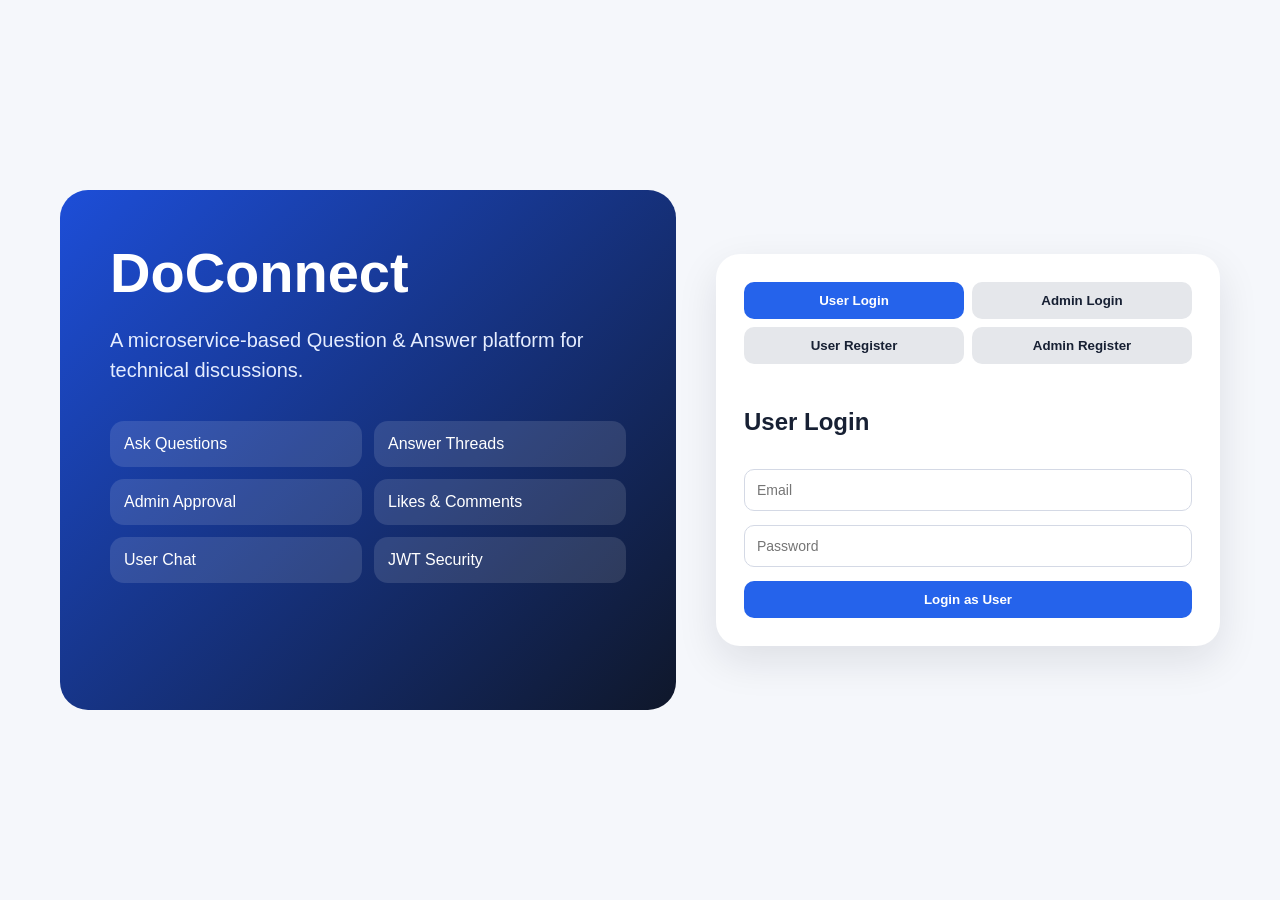
==== index.html @ 330a071f "initial commit for the frontend" ====
<!DOCTYPE html>
<html lang="en">
<head>
  <meta charset="UTF-8" />
  <meta name="viewport" content="width=device-width, initial-scale=1.0" />
  <title>DoConnect | Login</title>
  <link rel="stylesheet" href="styles.css" />
</head>
<body>
  <main class="auth-page">
    <section class="hero">
      <h1>DoConnect</h1>
      <p>A microservice-based Question & Answer platform for technical discussions.</p>
      <div class="feature-grid">
        <span>Ask Questions</span>
        <span>Answer Threads</span>
        <span>Admin Approval</span>
        <span>Likes & Comments</span>
        <span>User Chat</span>
        <span>JWT Security</span>
      </div>
    </section>

    <section class="auth-card">
      <div class="tabs">
        <button class="tab active" data-target="user-login">User Login</button>
        <button class="tab" data-target="admin-login">Admin Login</button>
        <button class="tab" data-target="user-register">User Register</button>
        <button class="tab" data-target="admin-register">Admin Register</button>
      </div>

      <form id="user-login" class="auth-form active">
        <h2>User Login</h2>
        <input id="userLoginEmail" type="email" placeholder="Email" required />
        <input id="userLoginPassword" type="password" placeholder="Password" required />
        <button type="submit">Login as User</button>
      </form>

      <form id="admin-login" class="auth-form">
        <h2>Admin Login</h2>
        <input id="adminLoginEmail" type="email" placeholder="Email" required />
        <input id="adminLoginPassword" type="password" placeholder="Password" required />
        <button type="submit">Login as Admin</button>
      </form>

      <form id="user-register" class="auth-form">
        <h2>User Register</h2>
        <input id="userRegisterName" type="text" placeholder="Name" required />
        <input id="userRegisterEmail" type="email" placeholder="Email" required />
        <input id="userRegisterPassword" type="password" placeholder="Password" required />
        <button type="submit">Register User</button>
      </form>

      <form id="admin-register" class="auth-form">
        <h2>Admin Register</h2>
        <input id="adminRegisterName" type="text" placeholder="Name" required />
        <input id="adminRegisterEmail" type="email" placeholder="Email" required />
        <input id="adminRegisterPassword" type="password" placeholder="Password" required />
        <button type="submit">Register Admin</button>
      </form>

      <div id="message" class="message"></div>
    </section>
  </main>

  <script src="js/api.js"></script>
  <script src="js/auth.js"></script>
</body>
</html>
---- styles.css ----
* {
  box-sizing: border-box;
}

body {
  margin: 0;
  font-family: Arial, Helvetica, sans-serif;
  background: #f5f7fb;
  color: #172033;
}

button {
  border: none;
  border-radius: 10px;
  background: #2563eb;
  color: white;
  padding: 11px 16px;
  cursor: pointer;
  font-weight: 700;
}

button:hover {
  opacity: 0.9;
}

button.danger {
  background: #dc2626;
}

input,
textarea {
  width: 100%;
  border: 1px solid #d4d9e5;
  border-radius: 10px;
  padding: 12px;
  font-size: 14px;
}

textarea {
  min-height: 90px;
  resize: vertical;
}

.auth-page {
  min-height: 100vh;
  display: grid;
  grid-template-columns: 1.1fr 0.9fr;
  gap: 40px;
  padding: 60px;
  align-items: center;
}

.hero {
  background: linear-gradient(135deg, #1d4ed8, #0f172a);
  color: white;
  padding: 50px;
  border-radius: 28px;
  min-height: 520px;
}

.hero h1 {
  font-size: 56px;
  margin: 0 0 12px;
}

.hero p {
  font-size: 20px;
  line-height: 1.5;
  color: #e5edff;
}

.feature-grid {
  margin-top: 36px;
  display: grid;
  grid-template-columns: repeat(2, 1fr);
  gap: 12px;
}

.feature-grid span {
  background: rgba(255,255,255,0.12);
  padding: 14px;
  border-radius: 14px;
}

.auth-card {
  background: white;
  border-radius: 24px;
  padding: 28px;
  box-shadow: 0 15px 40px rgba(15, 23, 42, 0.1);
}

.tabs {
  display: grid;
  grid-template-columns: repeat(2, 1fr);
  gap: 8px;
  margin-bottom: 24px;
}

.tab {
  background: #e5e7eb;
  color: #172033;
}

.tab.active {
  background: #2563eb;
  color: white;
}

.auth-form {
  display: none;
}

.auth-form.active {
  display: grid;
  gap: 14px;
}

.message,
.toast {
  margin-top: 16px;
  padding: 12px;
  border-radius: 10px;
  display: none;
}

.message.success,
.toast.success {
  display: block;
  background: #dcfce7;
  color: #166534;
}

.message.error,
.toast.error {
  display: block;
  background: #fee2e2;
  color: #991b1b;
}

.topbar {
  height: 76px;
  background: #0f172a;
  color: white;
  display: flex;
  padding: 0 28px;
  justify-content: space-between;
  align-items: center;
}

.topbar.admin {
  background: #581c87;
}

.topbar h1 {
  margin: 0;
}

.topbar p {
  margin: 2px 0 0;
  color: #cbd5e1;
}

.topbar nav {
  display: flex;
  gap: 14px;
  align-items: center;
}

.dashboard {
  display: grid;
  grid-template-columns: 240px 1fr;
  min-height: calc(100vh - 76px);
}

.sidebar {
  background: white;
  border-right: 1px solid #e5e7eb;
  padding: 20px;
  display: flex;
  flex-direction: column;
  gap: 10px;
}

.nav-btn {
  background: #f1f5f9;
  color: #172033;
  text-align: left;
}

.nav-btn.active {
  background: #2563eb;
  color: white;
}

.content {
  padding: 28px;
}

.panel {
  display: none;
  background: white;
  padding: 24px;
  border-radius: 20px;
  box-shadow: 0 8px 24px rgba(15, 23, 42, 0.06);
}

.panel.active {
  display: block;
}

.grid-form {
  display: grid;
  gap: 12px;
  max-width: 820px;
  margin-bottom: 28px;
}

.inline-form {
  display: flex;
  gap: 10px;
  margin: 12px 0 20px;
  flex-wrap: wrap;
}

.inline-form input {
  width: 220px;
}

.cards {
  display: grid;
  gap: 14px;
  margin-top: 16px;
}

.card {
  border: 1px solid #e5e7eb;
  border-radius: 14px;
  padding: 16px;
  background: #fbfdff;
}

.card h3 {
  margin: 0 0 8px;
}

.meta {
  display: flex;
  gap: 10px;
  flex-wrap: wrap;
  color: #475569;
  font-size: 13px;
  margin-bottom: 8px;
}

.badge {
  display: inline-block;
  padding: 4px 8px;
  border-radius: 999px;
  background: #e0f2fe;
  color: #075985;
  font-size: 12px;
}

@media (max-width: 900px) {
  .auth-page {
    grid-template-columns: 1fr;
    padding: 24px;
  }

  .dashboard {
    grid-template-columns: 1fr;
  }

  .sidebar {
    flex-direction: row;
    overflow-x: auto;
  }
}
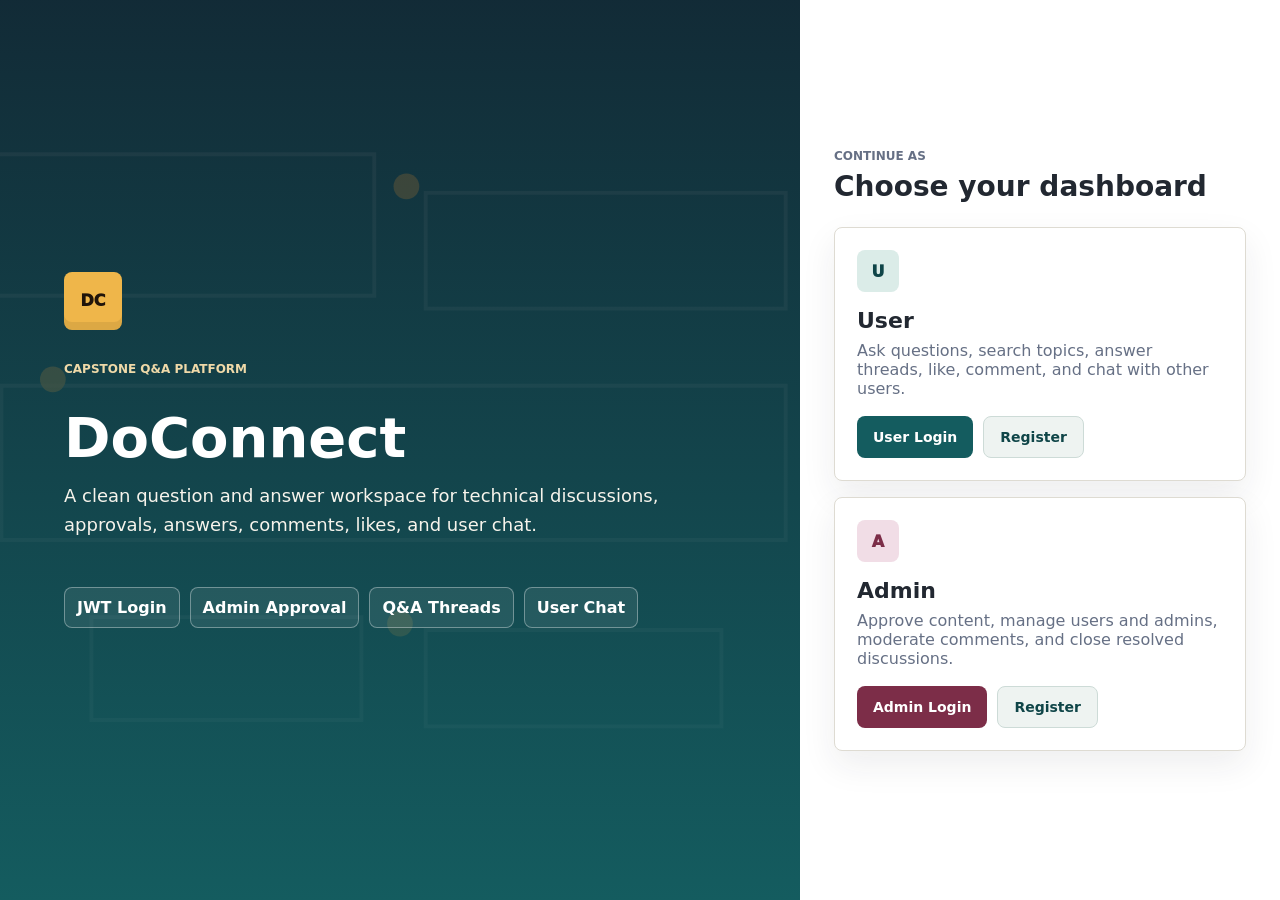
==== commit d2127cd5: "updated the UI" ====
--- a/index.html
+++ b/index.html
@@ -3,67 +3,52 @@
 <head>
   <meta charset="UTF-8" />
   <meta name="viewport" content="width=device-width, initial-scale=1.0" />
-  <title>DoConnect | Login</title>
+  <title>DoConnect | Welcome</title>
   <link rel="stylesheet" href="styles.css" />
 </head>
 <body>
-  <main class="auth-page">
-    <section class="hero">
+  <main class="welcome-page">
+    <section class="welcome-hero">
+      <div class="brand-mark">DC</div>
+      <p class="eyebrow">Capstone Q&A Platform</p>
       <h1>DoConnect</h1>
-      <p>A microservice-based Question & Answer platform for technical discussions.</p>
-      <div class="feature-grid">
-        <span>Ask Questions</span>
-        <span>Answer Threads</span>
+      <p class="lead">A clean question and answer workspace for technical discussions, approvals, answers, comments, likes, and user chat.</p>
+      <div class="hero-metrics" aria-label="DoConnect features">
+        <span>JWT Login</span>
         <span>Admin Approval</span>
-        <span>Likes & Comments</span>
+        <span>Q&A Threads</span>
         <span>User Chat</span>
-        <span>JWT Security</span>
       </div>
     </section>
 
-    <section class="auth-card">
-      <div class="tabs">
-        <button class="tab active" data-target="user-login">User Login</button>
-        <button class="tab" data-target="admin-login">Admin Login</button>
-        <button class="tab" data-target="user-register">User Register</button>
-        <button class="tab" data-target="admin-register">Admin Register</button>
+    <section class="role-panel" aria-label="Choose a role">
+      <div class="section-heading">
+        <p class="eyebrow">Continue As</p>
+        <h2>Choose your dashboard</h2>
       </div>
 
-      <form id="user-login" class="auth-form active">
-        <h2>User Login</h2>
-        <input id="userLoginEmail" type="email" placeholder="Email" required />
-        <input id="userLoginPassword" type="password" placeholder="Password" required />
-        <button type="submit">Login as User</button>
-      </form>
+      <div class="role-grid">
+        <article class="role-card">
+          <span class="role-icon">U</span>
+          <h3>User</h3>
+          <p>Ask questions, search topics, answer threads, like, comment, and chat with other users.</p>
+          <div class="role-actions">
+            <a class="btn primary" href="user-login.html">User Login</a>
+            <a class="btn secondary" href="user-register.html">Register</a>
+          </div>
+        </article>
 
-      <form id="admin-login" class="auth-form">
-        <h2>Admin Login</h2>
-        <input id="adminLoginEmail" type="email" placeholder="Email" required />
-        <input id="adminLoginPassword" type="password" placeholder="Password" required />
-        <button type="submit">Login as Admin</button>
-      </form>
-
-      <form id="user-register" class="auth-form">
-        <h2>User Register</h2>
-        <input id="userRegisterName" type="text" placeholder="Name" required />
-        <input id="userRegisterEmail" type="email" placeholder="Email" required />
-        <input id="userRegisterPassword" type="password" placeholder="Password" required />
-        <button type="submit">Register User</button>
-      </form>
-
-      <form id="admin-register" class="auth-form">
-        <h2>Admin Register</h2>
-        <input id="adminRegisterName" type="text" placeholder="Name" required />
-        <input id="adminRegisterEmail" type="email" placeholder="Email" required />
-        <input id="adminRegisterPassword" type="password" placeholder="Password" required />
-        <button type="submit">Register Admin</button>
-      </form>
-
-      <div id="message" class="message"></div>
+        <article class="role-card admin-card">
+          <span class="role-icon">A</span>
+          <h3>Admin</h3>
+          <p>Approve content, manage users and admins, moderate comments, and close resolved discussions.</p>
+          <div class="role-actions">
+            <a class="btn primary admin-tone" href="admin-login.html">Admin Login</a>
+            <a class="btn secondary" href="admin-register.html">Register</a>
+          </div>
+        </article>
+      </div>
     </section>
   </main>
-
-  <script src="js/api.js"></script>
-  <script src="js/auth.js"></script>
 </body>
 </html>
--- a/styles.css
+++ b/styles.css
@@ -1,278 +1,903 @@
+:root {
+  --bg: #f6f4ef;
+  --surface: #ffffff;
+  --surface-soft: #fbfaf7;
+  --ink: #222831;
+  --muted: #667085;
+  --line: #dedbd2;
+  --primary: #145c5f;
+  --primary-strong: #0f4548;
+  --admin: #7c2d48;
+  --admin-strong: #5f2237;
+  --danger: #b42318;
+  --success: #287a45;
+  --warning: #a15c07;
+  --info: #315a9a;
+  --shadow: 0 14px 34px rgba(34, 40, 49, 0.08);
+}
+
 * {
   box-sizing: border-box;
 }
 
+html {
+  min-width: 320px;
+}
+
 body {
   margin: 0;
-  font-family: Arial, Helvetica, sans-serif;
-  background: #f5f7fb;
-  color: #172033;
-}
-
-button {
-  border: none;
-  border-radius: 10px;
-  background: #2563eb;
-  color: white;
-  padding: 11px 16px;
+  font-family: Inter, ui-sans-serif, system-ui, -apple-system, BlinkMacSystemFont, "Segoe UI", sans-serif;
+  background: var(--bg);
+  color: var(--ink);
+  letter-spacing: 0;
+}
+
+a {
+  color: var(--primary);
+  font-weight: 700;
+  text-decoration: none;
+}
+
+button,
+.btn {
+  min-height: 42px;
+  border: 0;
+  border-radius: 8px;
+  background: var(--primary);
+  color: #fff;
+  padding: 10px 16px;
   cursor: pointer;
-  font-weight: 700;
-}
-
-button:hover {
-  opacity: 0.9;
-}
-
-button.danger {
-  background: #dc2626;
+  display: inline-flex;
+  align-items: center;
+  justify-content: center;
+  gap: 8px;
+  font-weight: 800;
+  font-size: 14px;
+  line-height: 1;
+  white-space: nowrap;
+}
+
+button:hover,
+.btn:hover {
+  filter: brightness(0.96);
+}
+
+button:disabled {
+  cursor: not-allowed;
+  opacity: 0.65;
+}
+
+.secondary-btn,
+.btn.secondary {
+  background: #eef3f1;
+  color: var(--primary-strong);
+  border: 1px solid #cddbd7;
+}
+
+.ghost-btn {
+  background: transparent;
+  border: 1px solid currentColor;
+  color: var(--danger);
+}
+
+.danger {
+  background: var(--danger);
+}
+
+.success-btn {
+  background: var(--success);
+}
+
+.admin-tone {
+  background: var(--admin);
+  color: #fff;
 }
 
 input,
 textarea {
   width: 100%;
-  border: 1px solid #d4d9e5;
-  border-radius: 10px;
+  border: 1px solid var(--line);
+  border-radius: 8px;
+  background: #fff;
+  color: var(--ink);
+  padding: 12px 13px;
+  font: inherit;
+  font-size: 14px;
+  outline: none;
+}
+
+input:focus,
+textarea:focus {
+  border-color: var(--primary);
+  box-shadow: 0 0 0 3px rgba(20, 92, 95, 0.13);
+}
+
+.admin-shell input:focus,
+.admin-shell textarea:focus,
+.admin-auth input:focus,
+.admin-auth textarea:focus {
+  border-color: var(--admin);
+  box-shadow: 0 0 0 3px rgba(124, 45, 72, 0.13);
+}
+
+textarea {
+  min-height: 110px;
+  resize: vertical;
+}
+
+label {
+  color: #3b424d;
+  font-size: 13px;
+  font-weight: 800;
+}
+
+h1,
+h2,
+h3,
+p {
+  margin-top: 0;
+}
+
+.eyebrow {
+  margin: 0 0 8px;
+  color: var(--muted);
+  font-size: 12px;
+  font-weight: 900;
+  letter-spacing: 0;
+  text-transform: uppercase;
+}
+
+.lead {
+  color: #f7f4ec;
+  font-size: 18px;
+  line-height: 1.6;
+  max-width: 620px;
+}
+
+.brand-mark {
+  width: 58px;
+  height: 58px;
+  border-radius: 8px;
+  background: #efb64a;
+  color: #20140a;
+  display: inline-flex;
+  align-items: center;
+  justify-content: center;
+  font-weight: 950;
+  box-shadow: inset 0 -8px 0 rgba(0, 0, 0, 0.08);
+}
+
+.brand-mark.small {
+  width: 36px;
+  height: 36px;
+  font-size: 13px;
+}
+
+.welcome-page {
+  min-height: 100vh;
+  display: grid;
+  grid-template-columns: minmax(0, 1fr) 480px;
+}
+
+.welcome-hero {
+  min-height: 100vh;
+  padding: 64px;
+  display: flex;
+  flex-direction: column;
+  justify-content: center;
+  background:
+    linear-gradient(rgba(17, 24, 39, 0.72), rgba(20, 92, 95, 0.88)),
+    url("data:image/svg+xml,%3Csvg xmlns='http://www.w3.org/2000/svg' width='900' height='700' viewBox='0 0 900 700'%3E%3Crect width='900' height='700' fill='%23145c5f'/%3E%3Cg fill='none' stroke='%23f6f4ef' stroke-opacity='.2' stroke-width='3'%3E%3Cpath d='M90 120h340v110H90zM470 150h280v90H470zM140 300h610v120H140zM210 480h210v80H210zM470 490h230v75H470z'/%3E%3C/g%3E%3Cg fill='%23efb64a' fill-opacity='.76'%3E%3Ccircle cx='120' cy='110' r='10'/%3E%3Ccircle cx='455' cy='145' r='10'/%3E%3Ccircle cx='180' cy='295' r='10'/%3E%3Ccircle cx='450' cy='485' r='10'/%3E%3C/g%3E%3C/svg%3E");
+  background-size: cover;
+  background-position: center;
+  color: #fff;
+}
+
+.welcome-hero h1 {
+  margin: 26px 0 16px;
+  font-size: 56px;
+  line-height: 1;
+}
+
+.welcome-hero .eyebrow {
+  margin-top: 32px;
+  color: #efd9a8;
+}
+
+.hero-metrics {
+  display: flex;
+  flex-wrap: wrap;
+  gap: 10px;
+  margin-top: 30px;
+}
+
+.hero-metrics span {
+  border: 1px solid rgba(255, 255, 255, 0.35);
+  border-radius: 8px;
+  padding: 10px 12px;
+  color: #fff;
+  background: rgba(255, 255, 255, 0.08);
+  font-weight: 800;
+}
+
+.role-panel {
+  min-height: 100vh;
+  padding: 50px 34px;
+  display: flex;
+  flex-direction: column;
+  justify-content: center;
+  background: var(--surface);
+}
+
+.section-heading h2,
+.auth-card h2,
+.panel-header h2 {
+  margin: 0;
+  font-size: 28px;
+  line-height: 1.15;
+}
+
+.role-grid {
+  display: grid;
+  gap: 16px;
+  margin-top: 24px;
+}
+
+.role-card,
+.auth-card,
+.panel-card,
+.thread-card,
+.answer-card,
+.moderation-card,
+.stat-card,
+.mini-card,
+.profile-card {
+  border: 1px solid var(--line);
+  border-radius: 8px;
+  background: var(--surface);
+  box-shadow: var(--shadow);
+}
+
+.role-card {
+  padding: 22px;
+}
+
+.role-icon {
+  width: 42px;
+  height: 42px;
+  border-radius: 8px;
+  display: inline-flex;
+  align-items: center;
+  justify-content: center;
+  background: #dbece8;
+  color: var(--primary-strong);
+  font-weight: 950;
+}
+
+.admin-card .role-icon {
+  background: #f1dde6;
+  color: var(--admin);
+}
+
+.role-card h3 {
+  margin: 16px 0 8px;
+  font-size: 22px;
+}
+
+.role-card p,
+.auth-aside p,
+.auth-switch,
+.hint-box,
+.empty-state,
+.meta,
+.mini-card span,
+.profile-card p {
+  color: var(--muted);
+}
+
+.role-actions {
+  display: flex;
+  flex-wrap: wrap;
+  gap: 10px;
+  margin-top: 18px;
+}
+
+.auth-screen {
+  min-height: 100vh;
+  display: grid;
+  grid-template-columns: minmax(0, 0.95fr) minmax(360px, 520px);
+  align-items: stretch;
+}
+
+.auth-aside {
+  padding: 54px;
+  display: flex;
+  flex-direction: column;
+  justify-content: center;
+  background: #e8f1ee;
+}
+
+.admin-auth .auth-aside {
+  background: #f3e6eb;
+}
+
+.auth-aside h1 {
+  max-width: 560px;
+  margin: 34px 0 14px;
+  font-size: 46px;
+  line-height: 1.05;
+}
+
+.back-link {
+  color: var(--ink);
+  font-size: 18px;
+}
+
+.auth-card.focused {
+  margin: auto;
+  width: min(420px, calc(100% - 36px));
+  padding: 28px;
+}
+
+.form-stack {
+  display: grid;
+  gap: 10px;
+}
+
+.auth-card .form-stack {
+  margin-top: 24px;
+}
+
+.auth-switch {
+  margin: 18px 0 0;
+  font-size: 14px;
+}
+
+.muted-link {
+  margin-top: 8px;
+}
+
+.app-body {
+  min-height: 100vh;
+  display: grid;
+  grid-template-columns: 250px minmax(0, 1fr);
+  background: #f7f5f0;
+}
+
+.app-sidebar {
+  min-height: 100vh;
+  position: sticky;
+  top: 0;
+  align-self: start;
+  padding: 20px 14px;
+  border-right: 1px solid var(--line);
+  background: #fff;
+}
+
+.sidebar-brand {
+  height: 48px;
+  display: flex;
+  align-items: center;
+  gap: 10px;
+  padding: 0 8px;
+  color: var(--ink);
+  font-size: 18px;
+}
+
+.side-nav {
+  display: grid;
+  gap: 8px;
+  margin-top: 28px;
+}
+
+.nav-btn {
+  width: 100%;
+  justify-content: flex-start;
+  background: transparent;
+  color: #4b5563;
+  border: 1px solid transparent;
+}
+
+.nav-btn.active {
+  background: #e7f0ed;
+  color: var(--primary-strong);
+  border-color: #cddbd7;
+}
+
+.admin-shell .nav-btn.active {
+  background: #f4e4eb;
+  color: var(--admin-strong);
+  border-color: #e3c8d4;
+}
+
+.app-main {
+  min-width: 0;
+  padding: 26px;
+}
+
+.app-topbar {
+  display: flex;
+  align-items: center;
+  justify-content: space-between;
+  gap: 18px;
+  margin-bottom: 20px;
+}
+
+.app-topbar h1 {
+  margin: 0;
+  font-size: 32px;
+  line-height: 1.1;
+}
+
+.topbar-actions {
+  display: flex;
+  align-items: center;
+  gap: 10px;
+  flex-wrap: wrap;
+  justify-content: flex-end;
+}
+
+.session-pill {
+  max-width: 260px;
+  overflow: hidden;
+  text-overflow: ellipsis;
+  border: 1px solid var(--line);
+  border-radius: 8px;
+  background: #fff;
+  padding: 10px 12px;
+  color: #3c4654;
+  font-size: 13px;
+  font-weight: 800;
+  white-space: nowrap;
+}
+
+.dashboard-stats {
+  display: grid;
+  grid-template-columns: repeat(4, minmax(0, 1fr));
+  gap: 12px;
+  margin-bottom: 18px;
+}
+
+.user-shell .dashboard-stats {
+  grid-template-columns: repeat(3, minmax(0, 1fr));
+}
+
+.stat-card {
+  padding: 18px;
+  box-shadow: none;
+}
+
+.stat-card span {
+  display: block;
+  color: var(--primary);
+  font-size: 30px;
+  font-weight: 950;
+}
+
+.admin-shell .stat-card span {
+  color: var(--admin);
+}
+
+.stat-card p {
+  margin: 4px 0 0;
+  color: var(--muted);
+  font-size: 13px;
+  font-weight: 800;
+}
+
+.panel {
+  display: none;
+}
+
+.panel.active {
+  display: block;
+}
+
+.panel-header {
+  display: flex;
+  align-items: center;
+  justify-content: space-between;
+  gap: 16px;
+  margin-bottom: 16px;
+}
+
+.workspace-grid,
+.split-cards {
+  display: grid;
+  grid-template-columns: repeat(2, minmax(0, 1fr));
+  gap: 14px;
+  margin-bottom: 18px;
+}
+
+.panel-card {
+  padding: 18px;
+  box-shadow: none;
+}
+
+.panel-card h3,
+.thread-card h3,
+.moderation-card h3 {
+  margin-bottom: 12px;
+}
+
+.search-row {
+  display: grid;
+  grid-template-columns: minmax(0, 1fr) auto;
+  gap: 10px;
+}
+
+.toolbar-row {
+  max-width: 620px;
+  margin-bottom: 18px;
+}
+
+.hint-box {
+  margin-top: 12px;
+  border: 1px dashed var(--line);
+  border-radius: 8px;
   padding: 12px;
+  background: var(--surface-soft);
+  font-size: 13px;
+}
+
+.cards {
+  display: grid;
+  gap: 12px;
+}
+
+.compact-cards {
+  grid-template-columns: repeat(3, minmax(0, 1fr));
+  margin-bottom: 16px;
+}
+
+.thread-card,
+.moderation-card,
+.answer-card {
+  padding: 18px;
+  box-shadow: none;
+}
+
+.card-topline,
+.card-actions,
+.meta {
+  display: flex;
+  align-items: center;
+  flex-wrap: wrap;
+  gap: 8px;
+}
+
+.card-topline {
+  justify-content: space-between;
+  margin-bottom: 10px;
+}
+
+.card-actions {
+  margin-top: 14px;
+}
+
+.meta {
+  font-size: 13px;
+  margin-top: 10px;
+}
+
+.topic-chip,
+.status {
+  display: inline-flex;
+  align-items: center;
+  min-height: 26px;
+  border-radius: 999px;
+  padding: 5px 9px;
+  font-size: 12px;
+  font-weight: 900;
+}
+
+.topic-chip {
+  background: #fff3d6;
+  color: #724600;
+}
+
+.status {
+  background: #eef2f6;
+  color: #344054;
+}
+
+.status.approved,
+.status.active {
+  background: #e0f3e6;
+  color: #1d6a39;
+}
+
+.status.pending {
+  background: #fff0d5;
+  color: var(--warning);
+}
+
+.status.resolved {
+  background: #e6edf9;
+  color: var(--info);
+}
+
+.status.inactive {
+  background: #f8dedb;
+  color: var(--danger);
+}
+
+.inline-composer {
+  margin-top: 14px;
+  border-top: 1px solid var(--line);
+  padding-top: 14px;
+}
+
+.inline-composer.compact {
+  grid-template-columns: minmax(0, 1fr) auto;
+  align-items: end;
+}
+
+.answers-region,
+.comments-region {
+  display: grid;
+  gap: 10px;
+  margin-top: 14px;
+}
+
+.answer-card {
+  background: var(--surface-soft);
+}
+
+.comment-row {
+  border-left: 3px solid #d4c6a2;
+  padding: 8px 0 8px 12px;
+}
+
+.comment-row span {
+  color: var(--muted);
+  font-size: 12px;
+  font-weight: 900;
+}
+
+.comment-row p {
+  margin: 4px 0 0;
+}
+
+.mini-card {
+  padding: 13px;
+  box-shadow: none;
+}
+
+.mini-card strong,
+.mini-card span {
+  display: block;
+  min-width: 0;
+  overflow-wrap: anywhere;
+}
+
+.chat-bubble {
+  width: min(720px, 100%);
+  border: 1px solid var(--line);
+  border-radius: 8px;
+  background: #fff;
+  padding: 14px;
+}
+
+.chat-bubble.mine {
+  justify-self: end;
+  background: #e8f1ee;
+  border-color: #cddbd7;
+}
+
+.chat-bubble p {
+  margin: 8px 0 0;
+}
+
+.profile-card {
+  display: flex;
+  align-items: center;
+  gap: 16px;
+  padding: 20px;
+  box-shadow: none;
+}
+
+.avatar {
+  width: 56px;
+  height: 56px;
+  border-radius: 8px;
+  display: flex;
+  align-items: center;
+  justify-content: center;
+  background: #efb64a;
+  color: #261704;
+  font-size: 24px;
+  font-weight: 950;
+  flex: 0 0 auto;
+}
+
+.review-row {
+  display: flex;
+  align-items: center;
+  justify-content: space-between;
+  gap: 10px;
+  border-top: 1px solid var(--line);
+  padding: 12px 0;
+}
+
+.review-row:first-of-type {
+  border-top: 0;
+}
+
+.edit-box {
+  margin-top: 14px;
+  border-top: 1px solid var(--line);
+  padding-top: 12px;
+}
+
+.edit-box summary {
+  cursor: pointer;
+  color: var(--admin);
+  font-weight: 900;
+}
+
+.edit-box form {
+  margin-top: 12px;
+}
+
+.empty-state {
+  border: 1px dashed var(--line);
+  border-radius: 8px;
+  background: rgba(255, 255, 255, 0.62);
+  padding: 14px;
   font-size: 14px;
 }
 
-textarea {
-  min-height: 90px;
-  resize: vertical;
-}
-
-.auth-page {
-  min-height: 100vh;
-  display: grid;
-  grid-template-columns: 1.1fr 0.9fr;
-  gap: 40px;
-  padding: 60px;
-  align-items: center;
-}
-
-.hero {
-  background: linear-gradient(135deg, #1d4ed8, #0f172a);
-  color: white;
-  padding: 50px;
-  border-radius: 28px;
-  min-height: 520px;
-}
-
-.hero h1 {
-  font-size: 56px;
-  margin: 0 0 12px;
-}
-
-.hero p {
-  font-size: 20px;
-  line-height: 1.5;
-  color: #e5edff;
-}
-
-.feature-grid {
-  margin-top: 36px;
-  display: grid;
-  grid-template-columns: repeat(2, 1fr);
-  gap: 12px;
-}
-
-.feature-grid span {
-  background: rgba(255,255,255,0.12);
-  padding: 14px;
-  border-radius: 14px;
-}
-
-.auth-card {
-  background: white;
-  border-radius: 24px;
-  padding: 28px;
-  box-shadow: 0 15px 40px rgba(15, 23, 42, 0.1);
-}
-
-.tabs {
-  display: grid;
-  grid-template-columns: repeat(2, 1fr);
-  gap: 8px;
-  margin-bottom: 24px;
-}
-
-.tab {
-  background: #e5e7eb;
-  color: #172033;
-}
-
-.tab.active {
-  background: #2563eb;
-  color: white;
-}
-
-.auth-form {
-  display: none;
-}
-
-.auth-form.active {
-  display: grid;
-  gap: 14px;
+.error-text {
+  color: var(--danger);
 }
 
 .message,
 .toast {
+  display: none;
+  border-radius: 8px;
+  padding: 12px 14px;
+  font-weight: 800;
+}
+
+.message {
   margin-top: 16px;
-  padding: 12px;
-  border-radius: 10px;
-  display: none;
+}
+
+.toast {
+  position: fixed;
+  right: 22px;
+  bottom: 22px;
+  z-index: 20;
+  max-width: min(420px, calc(100vw - 44px));
+  box-shadow: var(--shadow);
 }
 
 .message.success,
 .toast.success {
   display: block;
-  background: #dcfce7;
-  color: #166534;
+  background: #e0f3e6;
+  color: #1d6a39;
 }
 
 .message.error,
 .toast.error {
   display: block;
-  background: #fee2e2;
-  color: #991b1b;
-}
-
-.topbar {
-  height: 76px;
-  background: #0f172a;
-  color: white;
-  display: flex;
-  padding: 0 28px;
-  justify-content: space-between;
-  align-items: center;
-}
-
-.topbar.admin {
-  background: #581c87;
-}
-
-.topbar h1 {
-  margin: 0;
-}
-
-.topbar p {
-  margin: 2px 0 0;
-  color: #cbd5e1;
-}
-
-.topbar nav {
-  display: flex;
-  gap: 14px;
-  align-items: center;
-}
-
-.dashboard {
-  display: grid;
-  grid-template-columns: 240px 1fr;
-  min-height: calc(100vh - 76px);
-}
-
-.sidebar {
-  background: white;
-  border-right: 1px solid #e5e7eb;
-  padding: 20px;
-  display: flex;
-  flex-direction: column;
-  gap: 10px;
-}
-
-.nav-btn {
-  background: #f1f5f9;
-  color: #172033;
-  text-align: left;
-}
-
-.nav-btn.active {
-  background: #2563eb;
-  color: white;
-}
-
-.content {
-  padding: 28px;
-}
-
-.panel {
-  display: none;
-  background: white;
-  padding: 24px;
-  border-radius: 20px;
-  box-shadow: 0 8px 24px rgba(15, 23, 42, 0.06);
-}
-
-.panel.active {
+  background: #f8dedb;
+  color: var(--danger);
+}
+
+.message.warning,
+.toast.warning {
   display: block;
-}
-
-.grid-form {
-  display: grid;
-  gap: 12px;
-  max-width: 820px;
-  margin-bottom: 28px;
-}
-
-.inline-form {
-  display: flex;
-  gap: 10px;
-  margin: 12px 0 20px;
-  flex-wrap: wrap;
-}
-
-.inline-form input {
-  width: 220px;
-}
-
-.cards {
-  display: grid;
-  gap: 14px;
-  margin-top: 16px;
-}
-
-.card {
-  border: 1px solid #e5e7eb;
-  border-radius: 14px;
-  padding: 16px;
-  background: #fbfdff;
-}
-
-.card h3 {
-  margin: 0 0 8px;
-}
-
-.meta {
-  display: flex;
-  gap: 10px;
-  flex-wrap: wrap;
-  color: #475569;
-  font-size: 13px;
-  margin-bottom: 8px;
-}
-
-.badge {
-  display: inline-block;
-  padding: 4px 8px;
-  border-radius: 999px;
-  background: #e0f2fe;
-  color: #075985;
-  font-size: 12px;
-}
-
-@media (max-width: 900px) {
-  .auth-page {
+  background: #fff0d5;
+  color: var(--warning);
+}
+
+@media (max-width: 1040px) {
+  .welcome-page,
+  .auth-screen,
+  .app-body {
     grid-template-columns: 1fr;
-    padding: 24px;
-  }
-
-  .dashboard {
+  }
+
+  .welcome-hero,
+  .role-panel,
+  .auth-aside {
+    min-height: auto;
+  }
+
+  .welcome-hero {
+    padding: 42px 24px;
+  }
+
+  .role-panel {
+    padding: 28px 24px;
+  }
+
+  .auth-aside {
+    padding: 34px 24px;
+  }
+
+  .app-sidebar {
+    min-height: auto;
+    position: static;
+    border-right: 0;
+    border-bottom: 1px solid var(--line);
+  }
+
+  .side-nav {
+    display: flex;
+    overflow-x: auto;
+    padding-bottom: 2px;
+  }
+
+  .nav-btn {
+    width: auto;
+    flex: 0 0 auto;
+  }
+}
+
+@media (max-width: 780px) {
+  .welcome-hero h1,
+  .auth-aside h1 {
+    font-size: 40px;
+  }
+
+  .app-main {
+    padding: 18px;
+  }
+
+  .app-topbar,
+  .panel-header {
+    align-items: flex-start;
+    flex-direction: column;
+  }
+
+  .topbar-actions {
+    width: 100%;
+    justify-content: space-between;
+  }
+
+  .dashboard-stats,
+  .user-shell .dashboard-stats,
+  .workspace-grid,
+  .split-cards,
+  .compact-cards {
     grid-template-columns: 1fr;
   }
 
-  .sidebar {
-    flex-direction: row;
-    overflow-x: auto;
-  }
-}
+  .search-row,
+  .inline-composer.compact {
+    grid-template-columns: 1fr;
+  }
+
+  .card-actions button,
+  .role-actions .btn {
+    width: 100%;
+  }
+
+  .profile-card {
+    align-items: flex-start;
+  }
+}
+
+@media (max-width: 480px) {
+  button,
+  .btn {
+    width: 100%;
+    white-space: normal;
+  }
+
+  .welcome-hero,
+  .role-panel,
+  .auth-aside,
+  .app-main {
+    padding-left: 16px;
+    padding-right: 16px;
+  }
+
+  .auth-card.focused {
+    width: calc(100% - 24px);
+  }
+}
